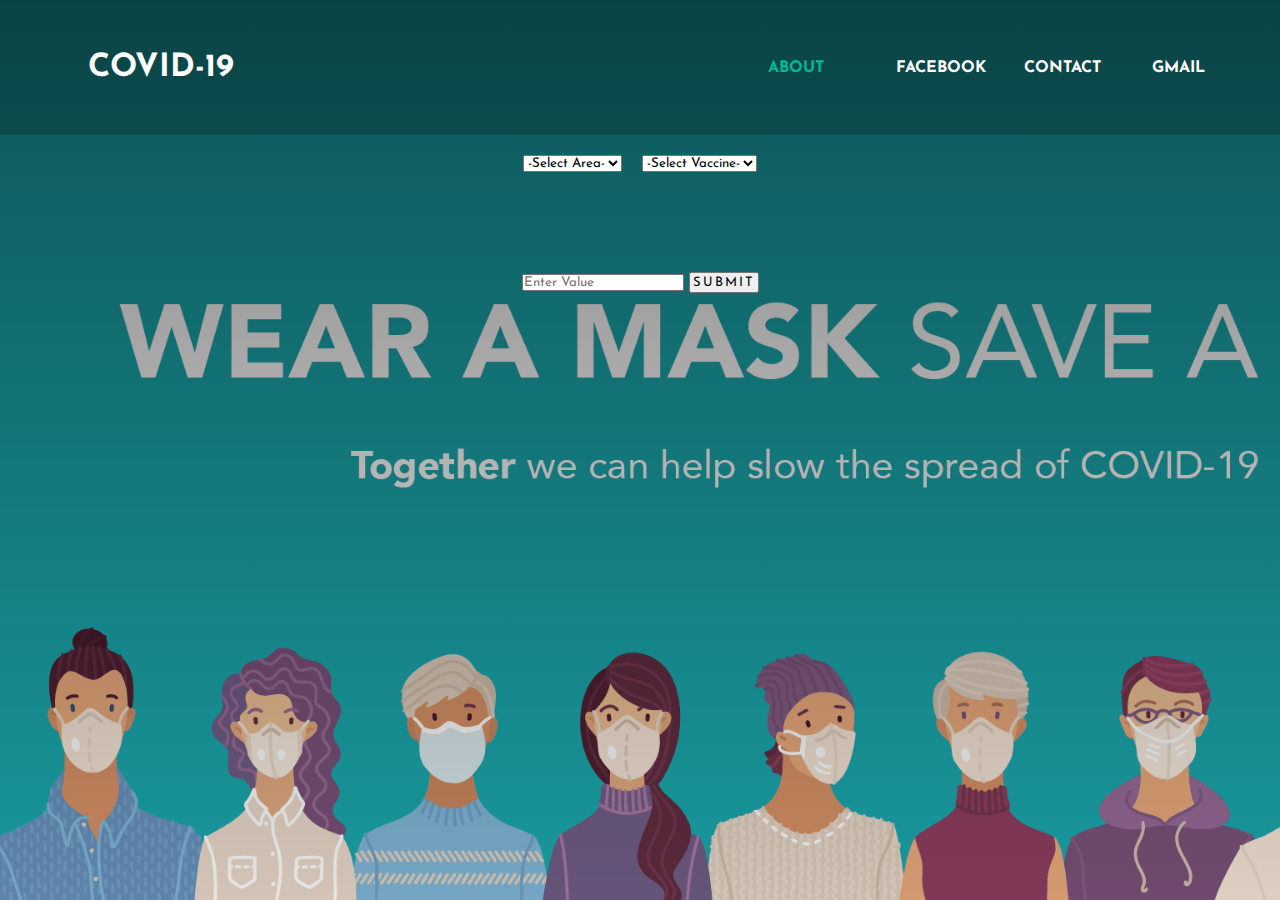
==== index.html @ 30246f74 "Add files via upload" ====
<script src="covid.js"></script>
<html>
  <head>
      <meta name="viewport" content="width=devic-width,intial-scale=0.1">
      <link rel="stylesheet" href="https://cdnjs.cloudflare.com/ajax/libs/animate.css/3.7.2/animate.min.css">
    <link rel="stylesheet" href="covid.css">
    <link rel="preconnect" href="https://fonts.gstatic.com">
    <link href="https://fonts.googleapis.com/css2?family=Josefin+Sans:wght@100;400&display=swap" rel="stylesheet"> 
    <title>covid Registration</title>
  </head>
  <body >
 
      <nav>
          <div class="logo"> <h1 class="animated infinite heartBeat">Covid-19</h1></div>
          <div class="menu">
            <a href="#">About</a>
              <a href="#">Facebook</a>
               <a href="#">Contact</a>
                <a href="#">Gmail</a>
                
          </div>
      </nav>
  
    <main>
    <select id="area" onchange="show()" >
      <option>-Select Area-</option>  
      <option value="1000">Thatipur</option>  
      <option value="2000">Hazira</option>  
      <option value="500">Lashkar</option>  

    </select> &nbsp;&nbsp;

    <select id="vac" onchange="vaccine()">
        <option>-Select Vaccine-</option>  
        <option value="250">Covaxin</option>
        <option value="500">Covidshield</option>
        <option value="700">Sputnik</option>
    </select><br><br>


    <img src="  " id="vimg" width="200"><br><br>
    <div id="vname"> </div>&nbsp;&nbsp;
    <div id="vprice"> </div><br><br>


    <input type="text" id="rgst" placeholder="Enter Value">
    <input type="button" id="btn" value="Submit" ondblclick="subtract()"><br><br>

    

    
    <div id="areaname"> </div><br>
    <div id="tdose">  </div><br>
    <div id="demand"> </div><br>
    <div id="rdose"> </div><br>

  </main>
 

    
  </body>
</html>
---- covid.css ----
*{margin: 0; padding: 0; box-sizing: border-box;
font-family: 'Josefin Sans', sans-serif;}
body{
  
        width: 100%; height: 100vh;
        background-image: linear-gradient(rgba(0, 0, 0, 0.5),rgba(0,0,0,0.1)), url(' covid3.jpg');
        background-repeat: no-repeat;
        background-attachment: fixed;
        background-size: cover;
  
    }

nav{
    width: 100%; height: 15vh;
    color: white; text-transform: uppercase;
    display: flex; justify-content:  space-between; align-items: center;
    background: rgba(0,0,0,0.2); 
}
nav .logo{ width: 25%; text-align: center;
}
body .menu a:first-child{ color:#00b894}
nav .menu{
    width: 40%; 
    display: flex; 
}
nav .menu a{
    font-weight: bold;
    width: 25%;
    text-decoration: none; color: white;
}

main{ 
   text-transform: uppercase;
    margin-top: 20px;
    justify-content: center;
    text-align: center;
    font-weight: 600; 
    
}


     main #btn{  transition: all .2s ease-in;
        text-decoration: none; padding: 12px 30px;
                       letter-spacing:  2px;  outline: none; text-transform: uppercase; font-size: 13px;
        margin-top: 20px; padding: 2px;}
        #btn:hover{background: #00b894;
            color: white;}
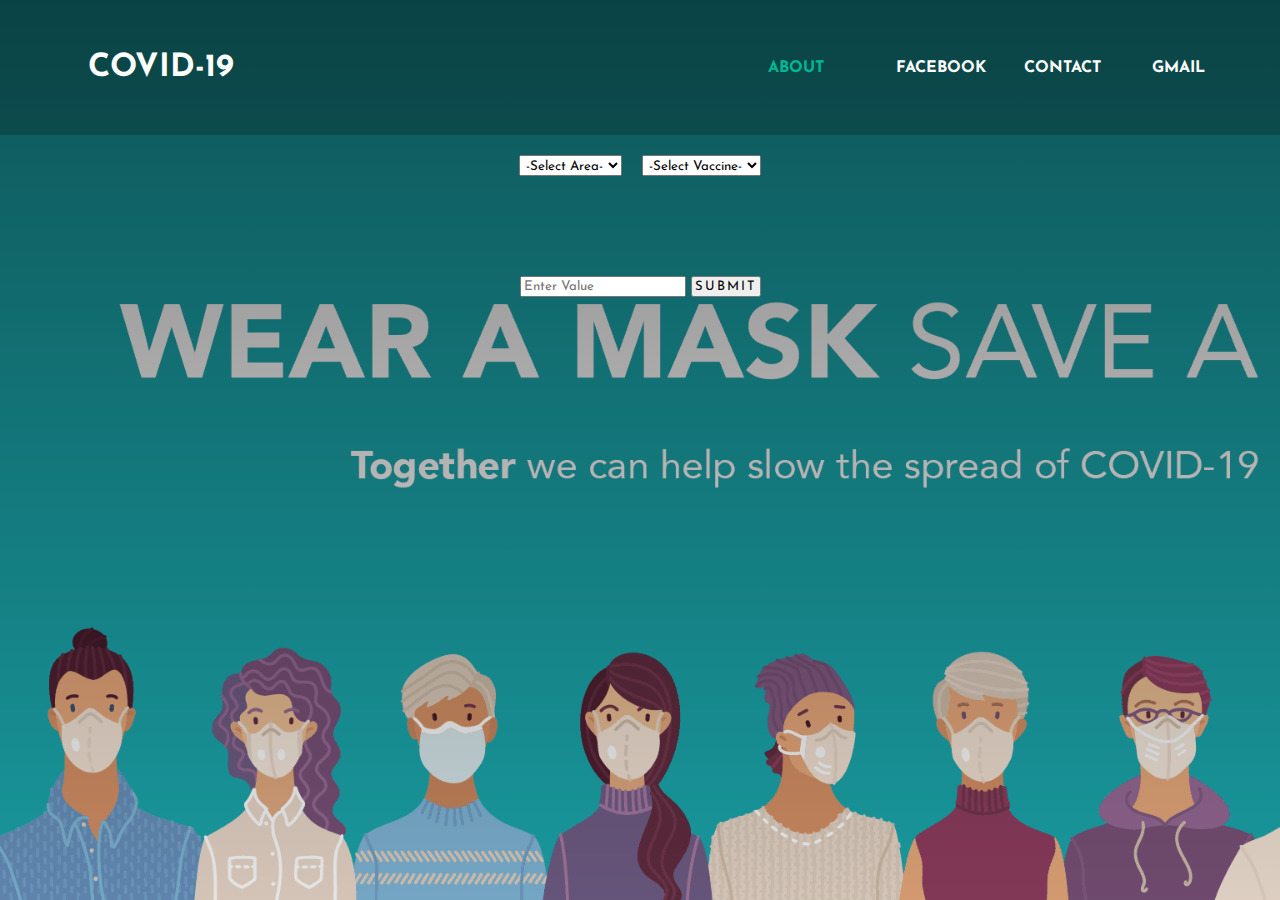
==== commit b717ecb9: "Add files via upload" ====
--- a/index.html
+++ b/index.html
@@ -43,7 +43,7 @@
     <div id="vprice"> </div><br><br>
 
 
-    <input type="text" id="rgst" placeholder="Enter Value">
+    <input style=padding:2px; type="text" id="rgst" placeholder="Enter Value">
     <input type="button" id="btn" value="Submit" ondblclick="subtract()"><br><br>
 
     
--- a/covid.css
+++ b/covid.css
@@ -8,6 +8,10 @@
         background-attachment: fixed;
         background-size: cover;
   
+    }
+
+    select{
+        padding: 2px;
     }
 
 nav{
